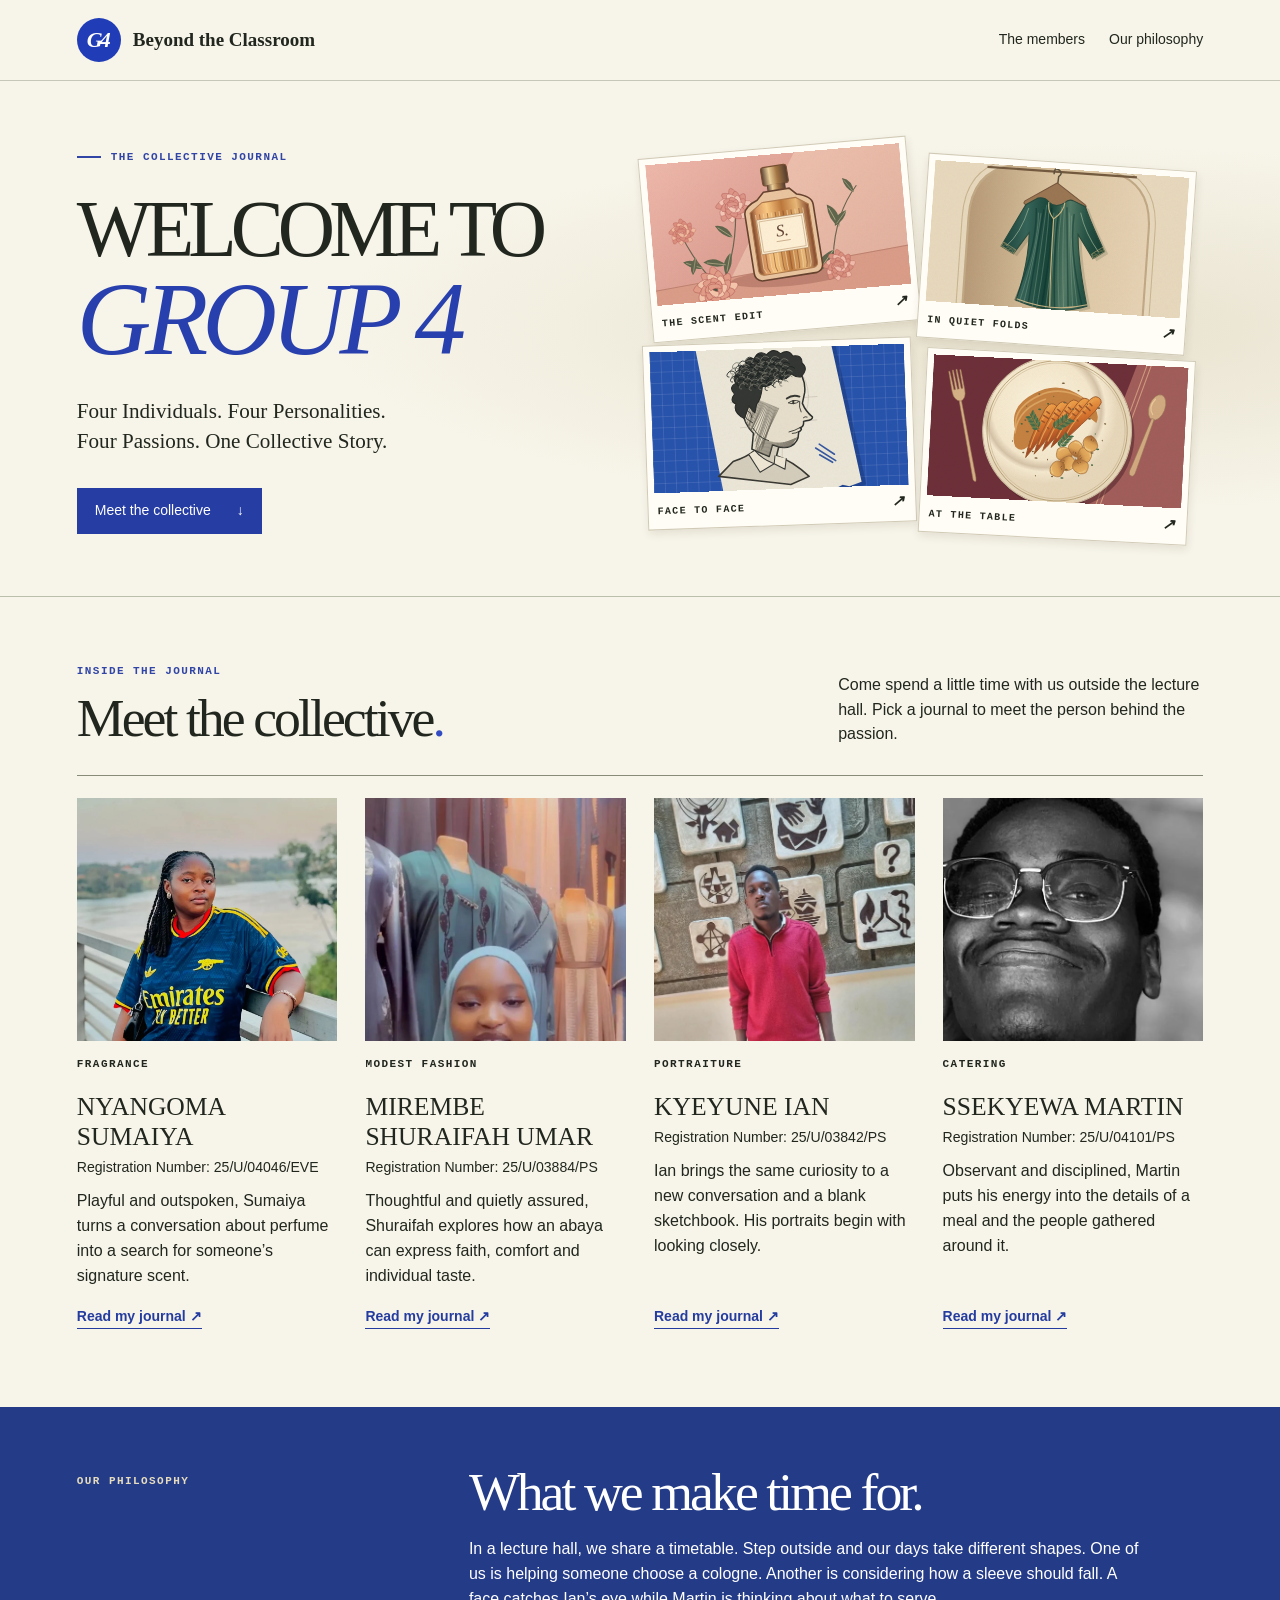
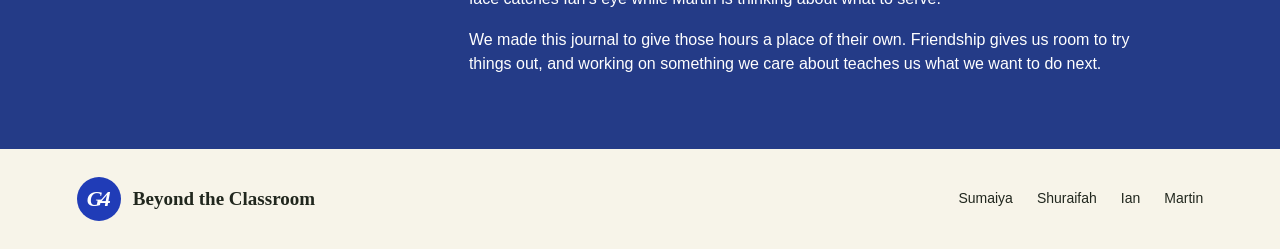
==== index.html @ 35e61edf "Initial commit" ====
<!doctype html>
<html lang="en">
<head>
<meta charset="utf-8">
<meta name="viewport" content="width=device-width,initial-scale=1">
<meta name="description" content="Meet Sumaiya, Shuraifah, Ian and Martin, four university students sharing their worlds of fragrance, modest fashion, portraiture and catering.">
<title>Group 4 — Beyond the Classroom</title>
<link rel="stylesheet" href="css/collective.css">
<link rel="stylesheet" href="css/refinements.css">
</head>
<body><a class="skip" href="#main">Skip to content</a>
<header><a class="brand" href="index.html" aria-label="Group 4 home"><b>G4</b> Beyond the Classroom</a>
<nav aria-label="Main"><a href="#members">The members</a><a href="#philosophy">Our philosophy</a>
</nav>
</header>
<main id="main">
<section class="cover">
<div class="intro">
<p class="kicker"><span></span> The collective journal</p>
<h1>WELCOME TO<br><em>GROUP 4</em>
</h1>
<p class="standfirst">Four Individuals. Four Personalities.<br>Four Passions. One Collective Story.</p><a class="cta" href="#members">Meet the collective <span aria-hidden="true">↓</span></a>
</div>
<div class="artboard" aria-label="Illustrated covers of the four journals"><a class="print p0" href="sumayiya.html" aria-label="Explore Sumaiya’s Fragrance journal"><img src="images/sumayiya.svg" alt=""><span>The scent edit <i>↗</i></span></a><a class="print p1" href="shuraifah.html" aria-label="Explore Shuraifah’s Modest fashion journal"><img src="images/shuraifah.svg" alt=""><span>In quiet folds <i>↗</i></span></a><a class="print p2" href="ian.html" aria-label="Explore Ian’s Portraiture journal"><img src="images/ian.svg" alt=""><span>Face to face <i>↗</i></span></a><a class="print p3" href="martin.html" aria-label="Explore Martin’s Catering journal"><img src="images/martin.svg" alt=""><span>At the table <i>↗</i></span></a>
</div>
</section>
<section id="members">
<div class="heading">
<div>
<p class="kicker">Inside the journal</p>
<h2>Meet the collective<span>.</span>
</h2>
</div>
<p>Come spend a little time with us outside the lecture hall. Pick a journal to meet the person behind the passion.</p>
</div>
<div class="members">
<article>
<img loading="lazy" class="member-photo" src="images/photos/sumaiya-12.webp" alt="NYANGOMA SUMAIYA"><div class="label">Fragrance</div>
<h3>NYANGOMA SUMAIYA</h3><p class="registration">Registration Number: 25/U/04046/EVE</p>
<p>Playful and outspoken, Sumaiya turns a conversation about perfume into a search for someone’s signature scent.</p><a href="sumayiya.html">Read my journal <span>↗</span></a>
</article>
<article>
<img loading="lazy" class="member-photo" src="images/photos/shuraifah-17.webp" alt="MIREMBE SHURAIFAH UMAR"><div class="label">Modest fashion</div>
<h3>MIREMBE SHURAIFAH UMAR</h3><p class="registration">Registration Number: 25/U/03884/PS</p>
<p>Thoughtful and quietly assured, Shuraifah explores how an abaya can express faith, comfort and individual taste.</p><a href="shuraifah.html">Read my journal <span>↗</span></a>
</article>
<article>
<img loading="lazy" class="member-photo" src="images/photos/ian-16.webp" alt="KYEYUNE IAN"><div class="label">Portraiture</div>
<h3>KYEYUNE IAN</h3><p class="registration">Registration Number: 25/U/03842/PS</p>
<p>Ian brings the same curiosity to a new conversation and a blank sketchbook. His portraits begin with looking closely.</p><a href="ian.html">Read my journal <span>↗</span></a>
</article>
<article>
<img loading="lazy" class="member-photo" src="images/photos/martin-1.webp" alt="SSEKYEWA MARTIN"><div class="label">Catering</div>
<h3>SSEKYEWA MARTIN</h3><p class="registration">Registration Number: 25/U/04101/PS</p>
<p>Observant and disciplined, Martin puts his energy into the details of a meal and the people gathered around it.</p><a href="martin.html">Read my journal <span>↗</span></a>
</article>
</div>
</section>
<section id="philosophy">
<p class="kicker">Our philosophy</p>
<div>
<h2>What we make time for.</h2>
<p>In a lecture hall, we share a timetable. Step outside and our days take different shapes. One of us is helping someone choose a cologne. Another is considering how a sleeve should fall. A face catches Ian’s eye while Martin is thinking about what to serve.</p>
<p>We made this journal to give those hours a place of their own. Friendship gives us room to try things out, and working on something we care about teaches us what we want to do next.</p>
</div>
</section>
</main>
<footer><a class="brand" href="index.html"><b>G4</b> Beyond the Classroom</a>
<nav aria-label="Member journals"><a href="sumayiya.html">Sumaiya</a><a href="shuraifah.html">Shuraifah</a><a href="ian.html">Ian</a><a href="martin.html">Martin</a>
</nav>
</footer>
</body>
</html>
---- css/collective.css ----
* {
  box-sizing:border-box
}

html {
  scroll-behavior:smooth
}

body {
  margin:0;
  background:#f7f4e9;
  color:#21271e;
  font:16px/1.55 "Trebuchet MS",Arial,sans-serif
}

a {
  color:inherit;
  text-decoration:none
}

a:focus-visible {
  outline:3px solid #2853e1;
  outline-offset:5px
}

.skip {
  position:absolute;
  left:1rem;
  top:-8rem;
  background:white;
  padding:1rem;
  z-index:10
}

.skip:focus {
  top:1rem
}

header,footer {
  display:flex;
  align-items:center;
  justify-content:space-between;
  gap:20px;
  padding:18px 6vw;
  border-bottom:1px solid #c7c7b9
}

.brand {
  display:inline-flex;
  align-items:center;
  gap:12px;
  font: bold 19px Georgia,serif
}

.brand b {
  display:grid;
  place-items:center;
  background:#203cb7;
  color:#fff;
  border-radius:50%;
  width:44px;
  height:44px;
  letter-spacing:-3px;
  padding-right:3px;
  font:italic bold 22px Georgia
}

nav {
  display:flex;
  gap:24px;
  flex-wrap:wrap;
  font-size:14px
}

nav a:hover,article a:hover {
  text-decoration:underline
}

.cover {
  display:grid;
  grid-template-columns:.94fr 1.06fr;
  align-items:center;
  gap:4vw;
  padding:58px 6vw 62px;
  border-bottom:1px solid #bbbeac;
  background:radial-gradient(ellipse at 82% 48%,#e8e2ce,transparent 49%)
}

.kicker,.label,.print span {
  font:700 11px/1.3 "Courier New",monospace;
  letter-spacing:.13em;
  text-transform:uppercase
}

.kicker {
  display:flex;
  align-items:center;
  gap:10px;
  color:#3145a6
}

.kicker span {
  width:24px;
  border-top:2px solid
}

.intro h1 {
  font:normal clamp(46px,6.2vw,106px)/.98 Georgia,serif;
  letter-spacing:-.075em;
  margin:27px 0
}

.intro h1 em {
  color:#283fae;
  font-size:1.3em
}

.standfirst {
  font:clamp(18px,1.65vw,27px)/1.42 Georgia,serif
}

.cta {
  display:inline-flex;
  gap:26px;
  align-items:center;
  background:#263da4;
  color:white;
  padding:12px 18px;
  margin-top:10px;
  font-size:14px
}

.cta:hover {
  background:#172a83
}

.artboard {
  display:grid;
  grid-template-columns:1fr 1fr;
  gap:10px;
  align-items:center;
  padding:6px 2%
}

.print {
  display:block;
  padding:6px 6px 0;
  background:#fffdf6;
  border:1px solid #d1cab6;
  box-shadow:1px 4px 8px #33290e18;
  transition:transform .25s
}

.print img {
  width:100%;
  aspect-ratio:1.8;
  object-fit:cover;
  display:block
}

.print span {
  display:flex;
  align-items:center;
  justify-content:space-between;
  padding:8px 3px;
  font-size:10px
}

.print i {
  font-size:15px
}

.p0 {
  transform:rotate(-5deg)
}

.p1 {
  transform:rotate(4deg) translateY(8%)
}

.p2 {
  transform:rotate(-2deg)
}

.p3 {
  transform:rotate(3deg) translateY(7%)
}

.print:hover,.print:focus-visible {
  transform:rotate(0) scale(1.025);
  z-index:1
}

#members,#philosophy {
  padding:56px 6vw
}

.heading {
  display:flex;
  align-items:end;
  justify-content:space-between;
  gap:30px;
  margin-bottom:28px
}

.heading>p {
  max-width:365px;
  margin:0
}

h2 {
  font:normal clamp(35px,4.2vw,76px)/1.08 Georgia,serif;
  letter-spacing:-.055em;
  margin:0
}

h2 span {
  color:#334bc2
}

.members {
  display:grid;
  grid-template-columns:repeat(4,1fr);
  border-top:1px solid #888b78;
  gap:28px
}

article {
  padding:22px 0;
  display:flex;
  flex-direction:column;
  align-items:start
}

article h3 {
  font:normal 32px Georgia;
  margin:20px 0 0
}

article p {
  margin:10px 0 18px
}

article a {
  margin-top:auto;
  border-bottom:1px solid;
  color:#243c9f;
  font-weight:bold;
  font-size:14px
}

.label {
  display:flex;
  align-items:center;
  gap:9px
}

.monogram {
  display:grid;
  place-items:center;
  background:#edc6c8;
  color:#673c46;
  width:32px;
  height:38px;
  border-radius:50% 50% 0 0;
  font:italic 23px Georgia
}

article:nth-child(2) .monogram {
  background:#bfd1bd;
  color:#284636
}

article:nth-child(3) .monogram {
  background:#bbcaf6;
  color:#283a79
}

article:nth-child(4) .monogram {
  background:#ebc594;
  color:#50392a
}

#philosophy {
  background:#243b87;
  color:white;
  display:grid;
  grid-template-columns:1fr 2fr;
  gap:25px
}

#philosophy .kicker {
  color:#e7ddbe;
  align-self:start
}

#philosophy p {
  max-width:670px
}

footer {
  border:0;
  padding-block:28px
}

@media(max-width:850px) {
  .members {
  grid-template-columns:1fr 1fr
}

.heading {
  display:block
}

.heading>p {
  margin-top:15px
}

.cover {
  gap:2vw;
  padding-inline:5vw
}


}

@media(max-width:650px) {
  header,footer {
  align-items:flex-start;
  flex-wrap:wrap
}

.brand {
  font-size:17px
}

header nav {
  gap:14px;
  font-size:13px
}

header {
  align-items:center
}

.cover {
  grid-template-columns:1fr;
  padding:30px 6vw 42px;
  gap:25px
}

.intro h1 {
  font-size:clamp(48px,12vw,75px);
  margin:18px 0
}

.artboard {
  max-width:500px
}

.members {
  gap:15px
}

.label {
  letter-spacing:.04em
}

#philosophy {
  grid-template-columns:1fr
}

#members,#philosophy {
  padding-block:36px
}


}

@media(max-width:420px) {
  .members {
  grid-template-columns:1fr
}

article {
  border-bottom:1px solid #c7c7b9
}


}

@media(prefers-reduced-motion:reduce) {
  html {
  scroll-behavior:auto
}

.print {
  transition:none
}


}
---- css/refinements.css ----
.identity{display:flex;align-items:center;gap:1.2rem;padding:1.4rem 6%;border-block:1px solid var(--line);background:var(--paper);color:var(--ink)}
.identity img{width:5rem;height:6rem;object-fit:cover;object-position:50% 30%;display:block}
.identity strong,.identity small,.members .registration{display:block}
.identity strong{font:600 clamp(1rem,2vw,1.6rem) Georgia,serif}
.identity small,.registration,.caption-note{font-size:.88rem}
.members .member-photo{width:100%;height:clamp(170px,19vw,320px);object-fit:cover;object-position:center 30%;margin-bottom:1rem}
.members h3{font-size:clamp(1.35rem,2vw,2rem)}
.members .registration{margin:.35rem 0 0}
.fieldnotes{border-top:1px solid var(--line)}
.fieldnotes h2{margin-top:.6rem}
.fieldnotes .photo-grid{display:grid;grid-template-columns:repeat(auto-fit,minmax(min(100%,190px),1fr));gap:1.3rem;margin:1.8rem 0}
.fieldnotes figure{max-width:34rem;margin:1.4rem 0}
.photo-grid figure{margin:0}
.fieldnotes img{display:block;width:100%;height:clamp(220px,29vw,330px);object-fit:contain;background:color-mix(in srgb,var(--paper) 90%,var(--ink))}
.fieldnotes figcaption{margin-top:.6rem;font:italic 1rem/1.4 Georgia,serif}
.journal-note,.study{border-top:1px solid var(--line);padding:1rem 0;margin-top:1rem;max-width:65ch}
.journal-note summary{font-weight:650;cursor:pointer}
.journal-note p,.study p{margin-top:.75rem}
.ian .fieldnotes:nth-last-child(2){border-left:1rem solid #254bcc}
.shuraifah .study{border-left:3px double var(--line);padding-left:1.5rem}
.martin .fieldnotes .photo-grid{max-width:58rem}
.enquiry input,.enquiry select{width:100%;font:inherit;padding:.65rem;color:var(--ink);background:var(--paper);border:1px solid var(--line)}
.enquiry label:not(:first-child){margin-top:1rem}
.enquiry output{display:block;white-space:pre-line;overflow-wrap:anywhere;margin-top:1rem}
.ian .sketches .crop{object-fit:contain;object-position:center;filter:none;background:#dedcd3}
@media(max-width:600px){.members .member-photo{height:240px}.identity img{width:4rem;height:5rem}}
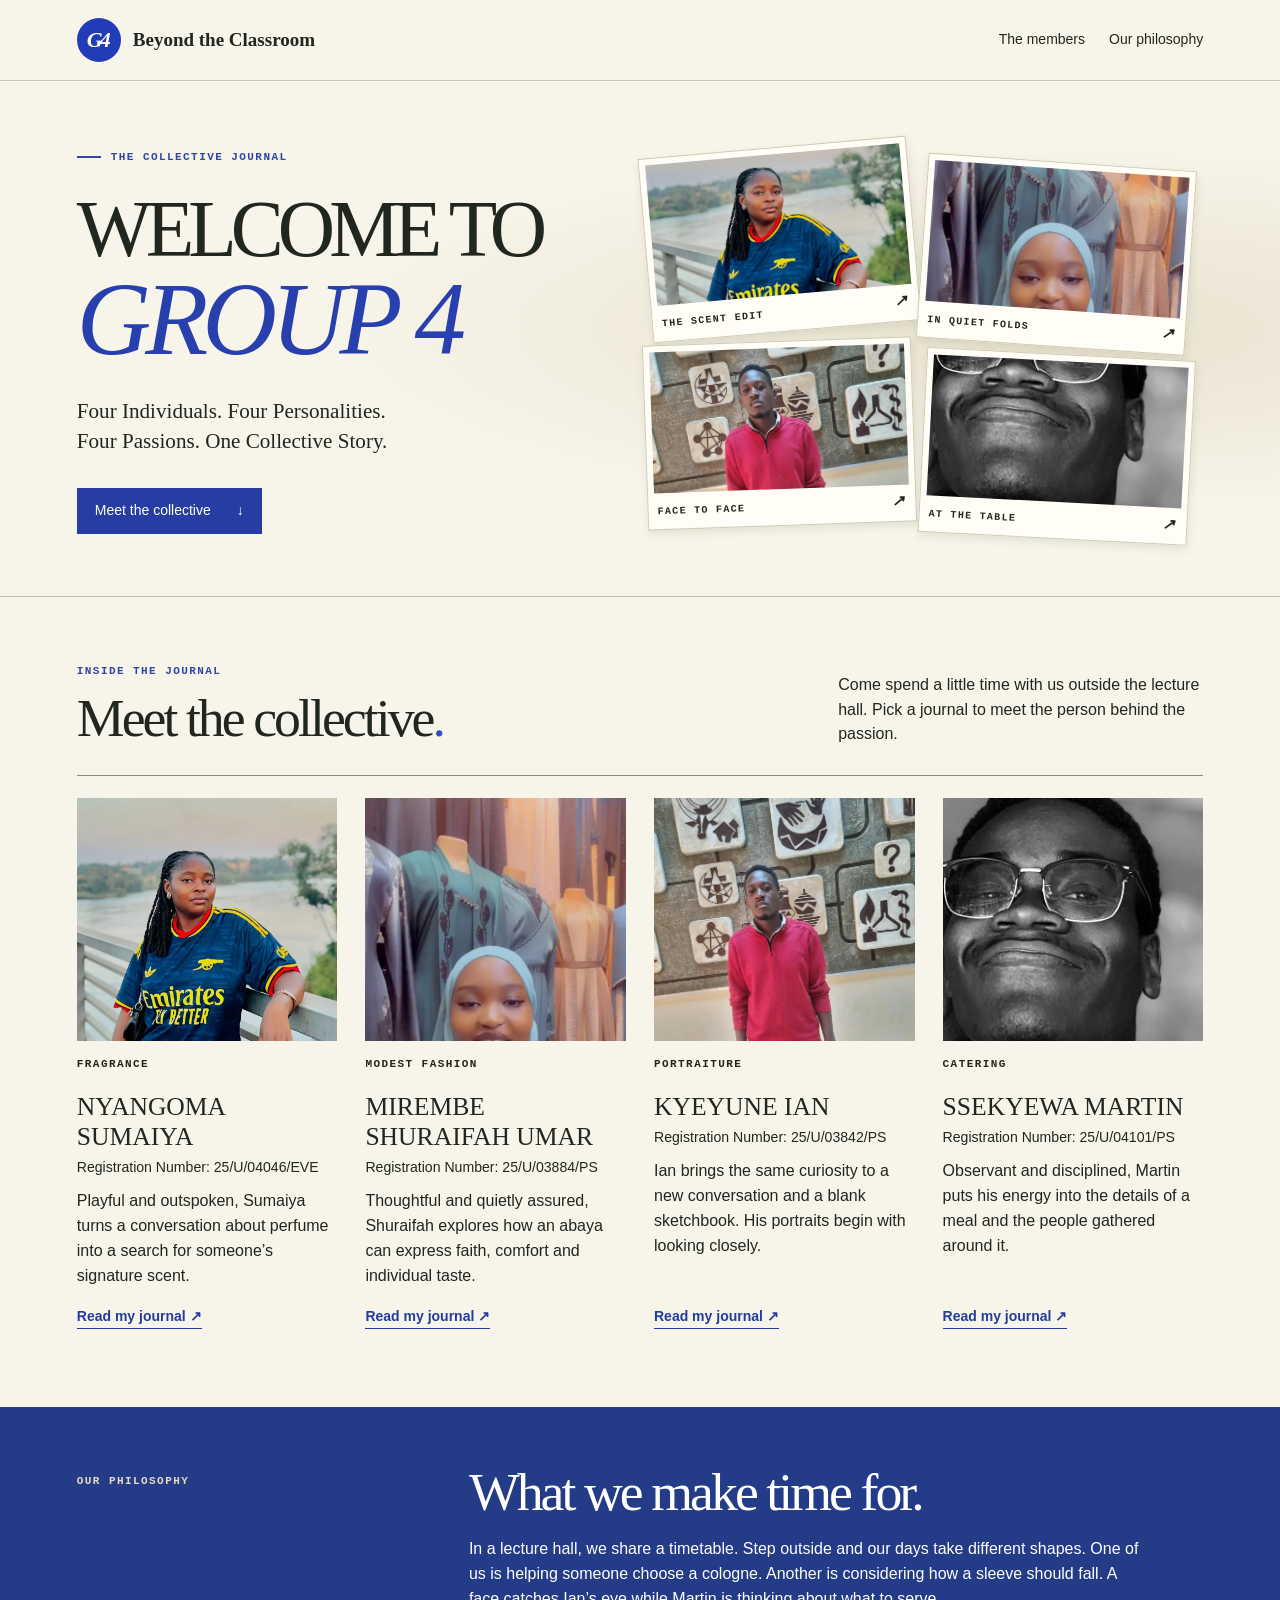
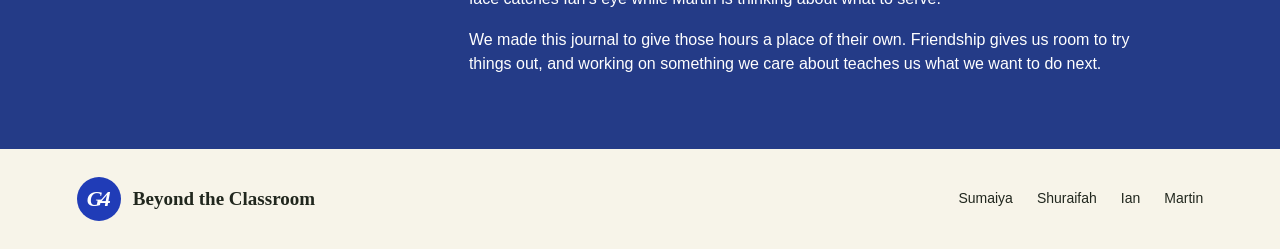
==== commit afb608a5: "Changed photos on front" ====
--- a/index.html
+++ b/index.html
@@ -21,7 +21,7 @@
 </h1>
 <p class="standfirst">Four Individuals. Four Personalities.<br>Four Passions. One Collective Story.</p><a class="cta" href="#members">Meet the collective <span aria-hidden="true">↓</span></a>
 </div>
-<div class="artboard" aria-label="Illustrated covers of the four journals"><a class="print p0" href="sumayiya.html" aria-label="Explore Sumaiya’s Fragrance journal"><img src="images/sumayiya.svg" alt=""><span>The scent edit <i>↗</i></span></a><a class="print p1" href="shuraifah.html" aria-label="Explore Shuraifah’s Modest fashion journal"><img src="images/shuraifah.svg" alt=""><span>In quiet folds <i>↗</i></span></a><a class="print p2" href="ian.html" aria-label="Explore Ian’s Portraiture journal"><img src="images/ian.svg" alt=""><span>Face to face <i>↗</i></span></a><a class="print p3" href="martin.html" aria-label="Explore Martin’s Catering journal"><img src="images/martin.svg" alt=""><span>At the table <i>↗</i></span></a>
+<div class="artboard" aria-label="Illustrated covers of the four journals"><a class="print p0" href="sumayiya.html" aria-label="Explore Sumaiya’s Fragrance journal"><img src="images/photos/sumaiya-12.webp" alt=""><span>The scent edit <i>↗</i></span></a><a class="print p1" href="shuraifah.html" aria-label="Explore Shuraifah’s Modest fashion journal"><img src="images/photos/shuraifah-17.webp" alt=""><span>In quiet folds <i>↗</i></span></a><a class="print p2" href="ian.html" aria-label="Explore Ian’s Portraiture journal"><img src="images/photos/ian-16.webp" alt=""><span>Face to face <i>↗</i></span></a><a class="print p3" href="martin.html" aria-label="Explore Martin’s Catering journal"><img src="images/photos/martin-1.webp" alt=""><span>At the table <i>↗</i></span></a>
 </div>
 </section>
 <section id="members">
